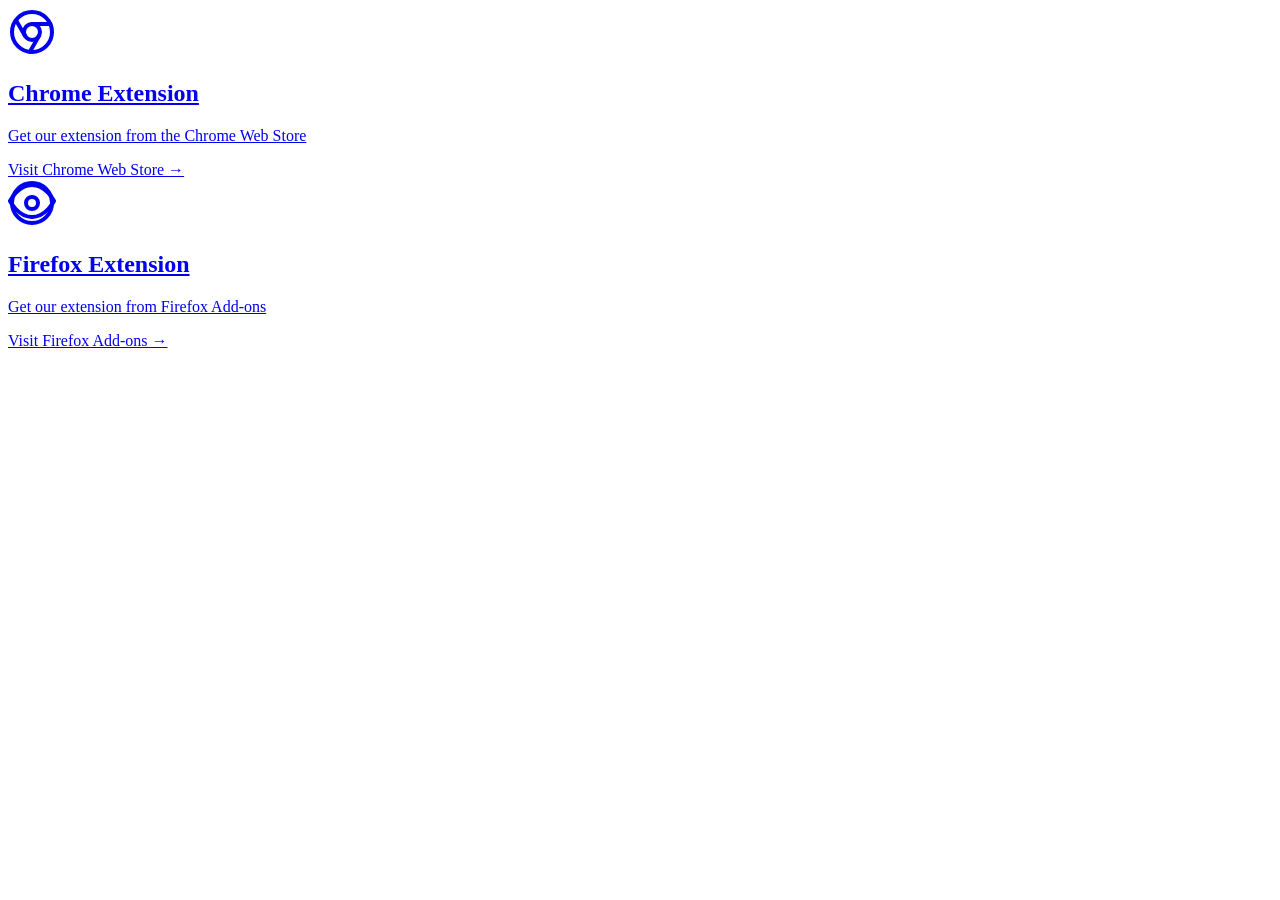
==== index.html @ dc27e6ce "Create index.html" ====
<!DOCTYPE html>
<html lang="en">
<head>
    <meta charset="UTF-8">
    <meta name="viewport" content="width=device-width, initial-scale=1.0">
    <title>Extension Options</title>
    <link rel="stylesheet" href="styles.css">
</head>
<body>
    <div class="container">
        <a href="https://chrome.google.com/webstore" target="_blank" rel="noopener noreferrer" class="card chrome">
            <div class="icon">
                <svg xmlns="http://www.w3.org/2000/svg" width="48" height="48" viewBox="0 0 24 24" fill="none" stroke="currentColor" stroke-width="2" stroke-linecap="round" stroke-linejoin="round">
                    <circle cx="12" cy="12" r="10"/>
                    <circle cx="12" cy="12" r="4"/>
                    <line x1="21.17" y1="8" x2="12" y2="8"/>
                    <line x1="3.95" y1="6.06" x2="8.54" y2="14"/>
                    <line x1="10.88" y1="21.94" x2="15.46" y2="14"/>
                </svg>
            </div>
            <h2>Chrome Extension</h2>
            <p>Get our extension from the Chrome Web Store</p>
            <span class="link">Visit Chrome Web Store →</span>
        </a>

        <a href="https://addons.mozilla.org/firefox/" target="_blank" rel="noopener noreferrer" class="card firefox">
            <div class="icon">
                <svg xmlns="http://www.w3.org/2000/svg" width="48" height="48" viewBox="0 0 24 24" fill="none" stroke="currentColor" stroke-width="2" stroke-linecap="round" stroke-linejoin="round">
                    <circle cx="12" cy="12" r="10"/>
                    <circle cx="12" cy="12" r="3"/>
                    <path d="M12 19c-7 0-11-8-11-8s4-8 11-8"/>
                    <path d="M12 19c7 0 11-8 11-8s-4-8-11-8"/>
                </svg>
            </div>
            <h2>Firefox Extension</h2>
            <p>Get our extension from Firefox Add-ons</p>
            <span class="link">Visit Firefox Add-ons →</span>
        </a>
    </div>
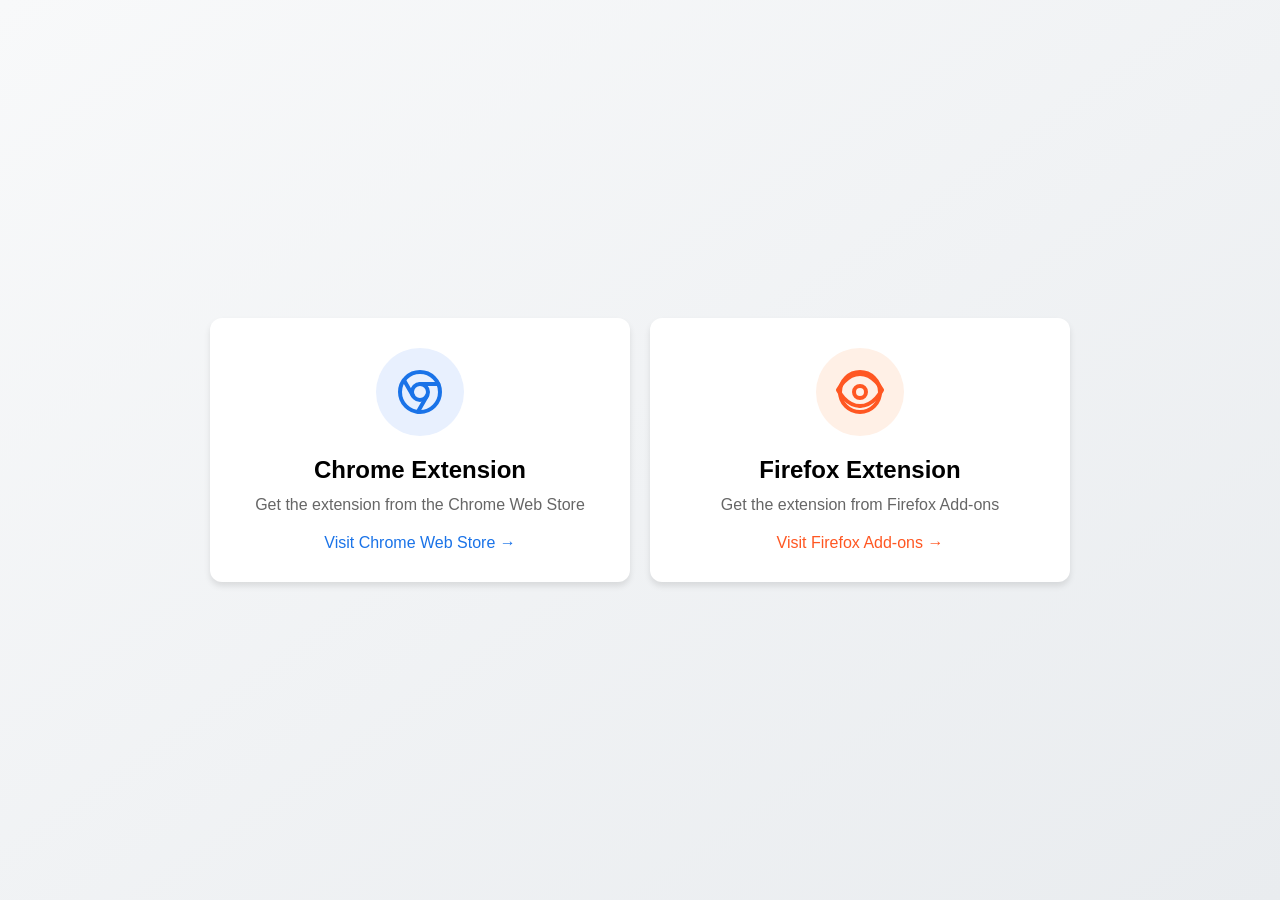
==== commit 97cfe1c5: "Update index.html" ====
--- a/index.html
+++ b/index.html
@@ -8,7 +8,7 @@
 </head>
 <body>
     <div class="container">
-        <a href="https://chrome.google.com/webstore" target="_blank" rel="noopener noreferrer" class="card chrome">
+        <a href="https://chromewebstore.google.com/detail/mini-and-easy-mode-naviga/koookfmjbjkodimimjgihaiohigepmia" target="_blank" rel="noopener noreferrer" class="card chrome">
             <div class="icon">
                 <svg xmlns="http://www.w3.org/2000/svg" width="48" height="48" viewBox="0 0 24 24" fill="none" stroke="currentColor" stroke-width="2" stroke-linecap="round" stroke-linejoin="round">
                     <circle cx="12" cy="12" r="10"/>
@@ -19,11 +19,11 @@
                 </svg>
             </div>
             <h2>Chrome Extension</h2>
-            <p>Get our extension from the Chrome Web Store</p>
+            <p>Get the extension from the Chrome Web Store</p>
             <span class="link">Visit Chrome Web Store →</span>
         </a>
 
-        <a href="https://addons.mozilla.org/firefox/" target="_blank" rel="noopener noreferrer" class="card firefox">
+        <a href="https://addons.mozilla.org/en-US/firefox/addon/nyt-crossword-mini-easy-mode/" target="_blank" rel="noopener noreferrer" class="card firefox">
             <div class="icon">
                 <svg xmlns="http://www.w3.org/2000/svg" width="48" height="48" viewBox="0 0 24 24" fill="none" stroke="currentColor" stroke-width="2" stroke-linecap="round" stroke-linejoin="round">
                     <circle cx="12" cy="12" r="10"/>
@@ -33,7 +33,7 @@
                 </svg>
             </div>
             <h2>Firefox Extension</h2>
-            <p>Get our extension from Firefox Add-ons</p>
+            <p>Get the extension from Firefox Add-ons</p>
             <span class="link">Visit Firefox Add-ons →</span>
         </a>
     </div>
--- a/styles.css
+++ b/styles.css
@@ -0,0 +1,82 @@
+* {
+    margin: 0;
+    padding: 0;
+    box-sizing: border-box;
+}
+
+body {
+    font-family: -apple-system, BlinkMacSystemFont, 'Segoe UI', Roboto, Oxygen, Ubuntu, Cantarell, sans-serif;
+    min-height: 100vh;
+    display: flex;
+    align-items: center;
+    justify-content: center;
+    background: linear-gradient(to bottom right, #f8f9fa, #e9ecef);
+    padding: 20px;
+}
+
+.container {
+    display: grid;
+    grid-template-columns: 1fr;
+    gap: 20px;
+    max-width: 900px;
+    width: 100%;
+    padding: 20px;
+}
+
+@media (min-width: 768px) {
+    .container {
+        grid-template-columns: 1fr 1fr;
+    }
+}
+
+.card {
+    background: white;
+    padding: 30px;
+    border-radius: 12px;
+    box-shadow: 0 4px 6px rgba(0, 0, 0, 0.1);
+    text-decoration: none;
+    color: inherit;
+    text-align: center;
+    transition: transform 0.2s, box-shadow 0.2s;
+}
+
+.card:hover {
+    transform: translateY(-5px);
+    box-shadow: 0 6px 12px rgba(0, 0, 0, 0.15);
+}
+
+.icon {
+    display: inline-flex;
+    padding: 20px;
+    border-radius: 50%;
+    margin-bottom: 20px;
+}
+
+.chrome .icon {
+    background-color: #e8f0fe;
+    color: #1a73e8;
+}
+
+.firefox .icon {
+    background-color: #fff0e6;
+    color: #ff5722;
+}
+
+h2 {
+    font-size: 24px;
+    margin-bottom: 12px;
+}
+
+p {
+    color: #666;
+    margin-bottom: 20px;
+}
+
+.link {
+    color: #1a73e8;
+    font-weight: 500;
+}
+
+.firefox .link {
+    color: #ff5722;
+}
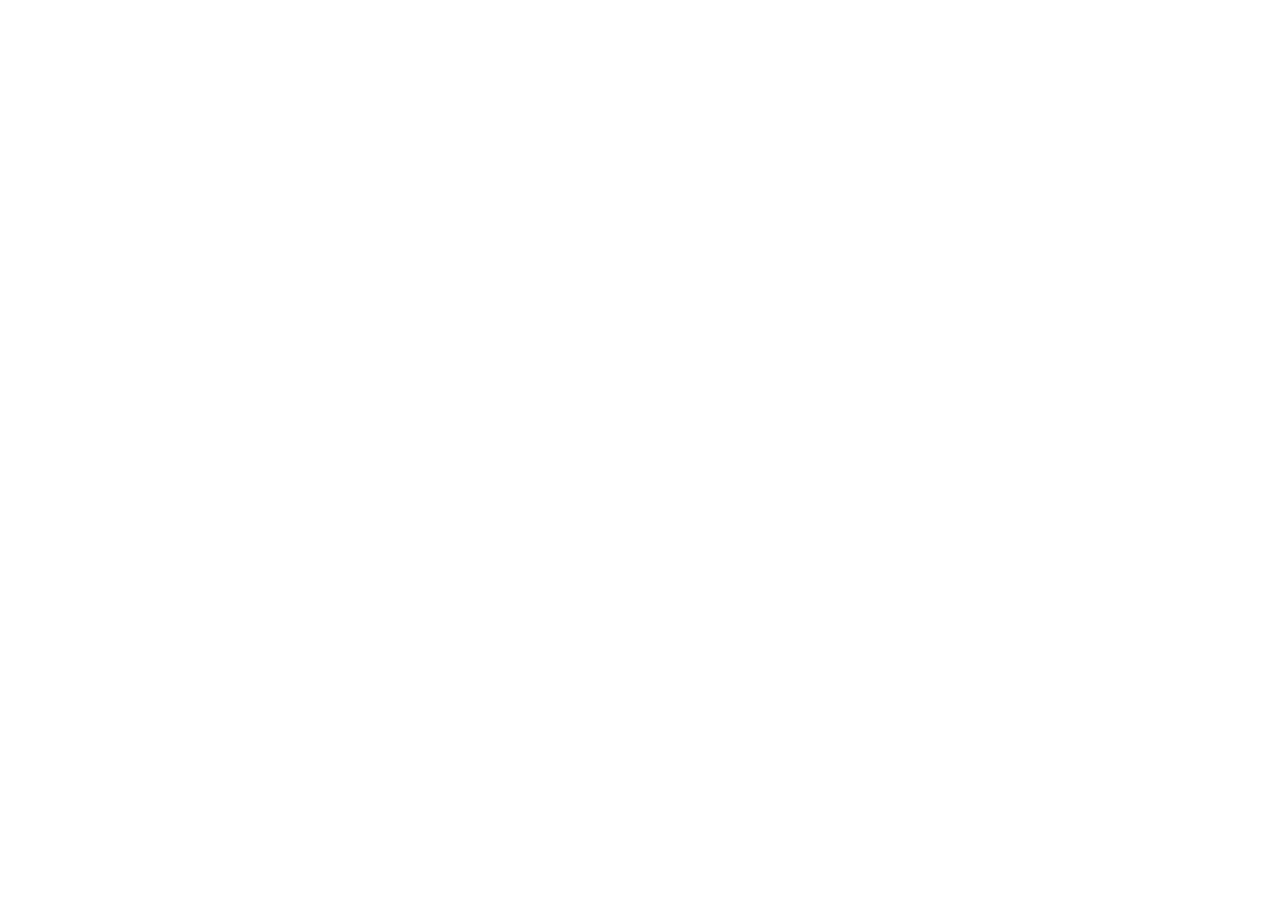
==== commit 866e57e0: "Change index.html for redirection to Goodreads Updated the HTML structure for redirection to Goodrea" ====
--- a/index.html
+++ b/index.html
@@ -1,39 +1,15 @@
 <!DOCTYPE html>
 <html lang="en">
 <head>
-    <meta charset="UTF-8">
-    <meta name="viewport" content="width=device-width, initial-scale=1.0">
-    <title>Extension Options</title>
-    <link rel="stylesheet" href="styles.css">
+  <meta charset="utf-8">
+  <title>Redirecting…</title>
+  <meta http-equiv="refresh" content="0; url=https://sugamb.github.io/goodreads-reading-challenges/">
+  <link rel="canonical" href="https://sugamb.github.io/goodreads-reading-challenges/">
+  <script>
+    window.location.replace("https://sugamb.github.io/goodreads-reading-challenges/");
+  </script>
 </head>
 <body>
-    <div class="container">
-        <a href="https://chromewebstore.google.com/detail/mini-and-easy-mode-naviga/koookfmjbjkodimimjgihaiohigepmia" target="_blank" rel="noopener noreferrer" class="card chrome">
-            <div class="icon">
-                <svg xmlns="http://www.w3.org/2000/svg" width="48" height="48" viewBox="0 0 24 24" fill="none" stroke="currentColor" stroke-width="2" stroke-linecap="round" stroke-linejoin="round">
-                    <circle cx="12" cy="12" r="10"/>
-                    <circle cx="12" cy="12" r="4"/>
-                    <line x1="21.17" y1="8" x2="12" y2="8"/>
-                    <line x1="3.95" y1="6.06" x2="8.54" y2="14"/>
-                    <line x1="10.88" y1="21.94" x2="15.46" y2="14"/>
-                </svg>
-            </div>
-            <h2>Chrome Extension</h2>
-            <p>Get the extension from the Chrome Web Store</p>
-            <span class="link">Visit Chrome Web Store →</span>
-        </a>
-
-        <a href="https://addons.mozilla.org/en-US/firefox/addon/nyt-crossword-mini-easy-mode/" target="_blank" rel="noopener noreferrer" class="card firefox">
-            <div class="icon">
-                <svg xmlns="http://www.w3.org/2000/svg" width="48" height="48" viewBox="0 0 24 24" fill="none" stroke="currentColor" stroke-width="2" stroke-linecap="round" stroke-linejoin="round">
-                    <circle cx="12" cy="12" r="10"/>
-                    <circle cx="12" cy="12" r="3"/>
-                    <path d="M12 19c-7 0-11-8-11-8s4-8 11-8"/>
-                    <path d="M12 19c7 0 11-8 11-8s-4-8-11-8"/>
-                </svg>
-            </div>
-            <h2>Firefox Extension</h2>
-            <p>Get the extension from Firefox Add-ons</p>
-            <span class="link">Visit Firefox Add-ons →</span>
-        </a>
-    </div>
+  <p>Redirecting to <a href="https://sugamb.github.io/goodreads-reading-challenges/">Goodreads Reading Challenges</a>…</p>
+</body>
+</html>
